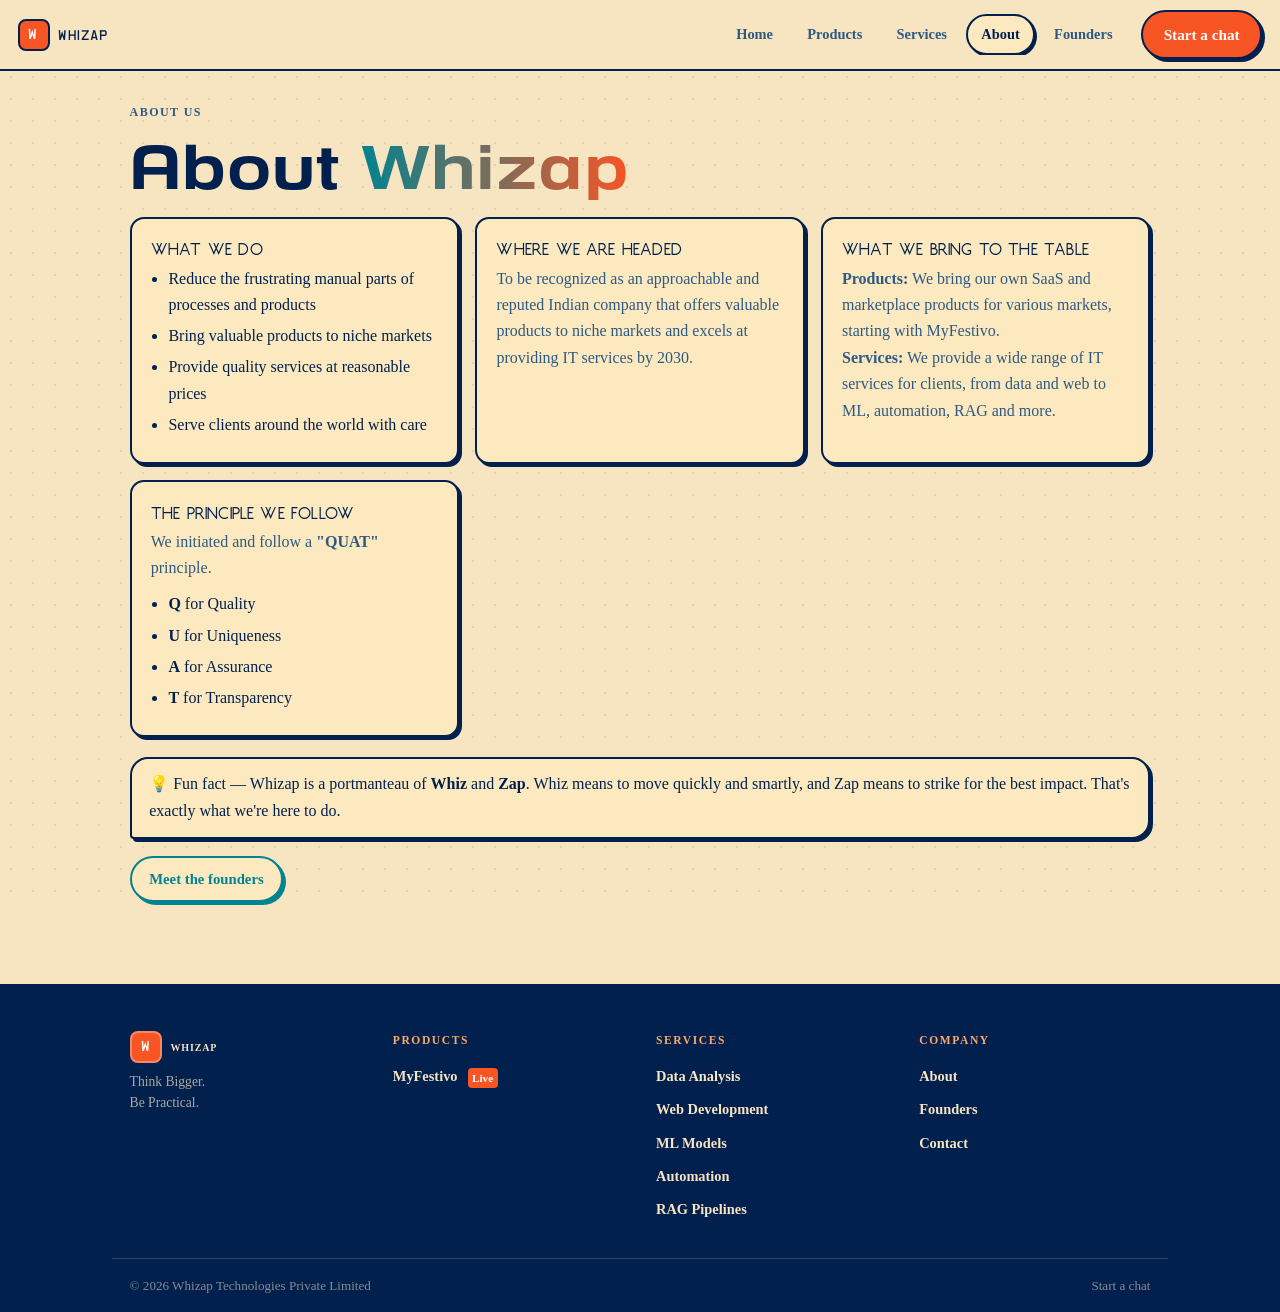
==== about.html @ 9ec3e888 "Initial commit" ====
<!doctype html><html lang="en"><head><meta charset="utf-8"><meta name="viewport" content="width=device-width,initial-scale=1,viewport-fit=cover"><title>About | Whizap</title><meta name="description" content="Whizap builds SaaS products and delivers IT services. Home of MyFestivo."><script>document.documentElement.classList.add("js")</script><link href="https://fonts.googleapis.com/css2?family=Fraunces:ital,opsz,wght@0,9..144,100..900;1,9..144,100..900&family=Bitter:wght@400;600;700&family=Special+Elite&family=Alfa+Slab+One&display=swap" rel="stylesheet"><link rel="stylesheet" href="/style.css"></head><body><header class="top"><a class="brand" href="/"><span class="logo" title="Logo placeholder">W</span>whizap</a><button id="nav-toggle" aria-expanded="false" aria-controls="main-nav" aria-label="Open navigation menu"><span></span><span></span><span></span></button><nav id="main-nav" aria-label="Main"><a href="/" data-p="home">Home</a><a href="/products" data-p="products">Products</a><a href="/services" data-p="services">Services</a><a href="/about" data-p="about" aria-current="page">About</a><a href="/founders" data-p="founders">Founders</a></nav><a class="btn" href="/contact">Start a chat</a></header><main><div class="pg" data-p="about"><p class="lbl">About us</p><h1>About <span class="g">Whizap</span></h1>
<div class="grid"><div class="card"><h3>What we do</h3><ul><li>Reduce the frustrating manual parts of processes and products</li><li>Bring valuable products to niche markets</li><li>Provide quality services at reasonable prices</li><li>Serve clients around the world with care</li></ul></div>
<div class="card"><h3>Where we are headed</h3><p class="mut">To be recognized as an approachable and reputed Indian company that offers valuable products to niche markets and excels at providing IT services by 2030.</p></div>
<div class="card"><h3>What we bring to the table</h3><p class="mut"><b>Products:</b> We bring our own SaaS and marketplace products for various markets, starting with MyFestivo.</p><p class="mut"><b>Services:</b> We provide a wide range of IT services for clients, from data and web to ML, automation, RAG and more.</p></div>
<div class="card"><h3>The principle we follow</h3><p class="mut" style="margin-bottom:.6rem">We initiated and follow a <strong>"QUAT"</strong> principle.</p><ul><li><strong>Q</strong> for Quality</li><li><strong>U</strong> for Uniqueness</li><li><strong>A</strong> for Assurance</li><li><strong>T</strong> for Transparency</li></ul></div>
</div>
<div class="b" style="max-width:none;margin-top:1.2rem">💡 Fun fact — Whizap is a portmanteau of <b>Whiz</b> and <b>Zap</b>. Whiz means to move quickly and smartly, and Zap means to strike for the best impact. That's exactly what we're here to do.</div>
<div class="chips"><a class="chip c2" href="/founders">Meet the founders</a></div></div></main><footer></footer><script>const PREVIEW=false</script><script src="/app.js" defer></script></body></html>
---- style.css ----
/* ── Custom Fonts ─────────────────────────────────────── */
/*@font-face{
  font-family:'Kenyan Coffee';
  font-weight:400;
  font-style:normal;
  font-display:swap;
  src:url('/assets/Kenyan_coffee/Kenyan Coffee Rg.otf') format('opentype');
}
@font-face{
  font-family:'Kenyan Coffee';
  font-weight:700;
  font-style:normal;
  font-display:swap;
  src:url('/assets/Kenyan_coffee/Kenyan Coffee Bd.otf') format('opentype');
}
@font-face{
  font-family:'Juliette';
  font-weight:400;
  font-style:normal;
  font-display:swap;
  src:url('/assets/juliette/Juliette-Jpz9M.ttf') format('truetype');
}
@font-face{
  font-family:'Juliette';
  font-weight:400;
  font-style:italic;
  font-display:swap;
  src:url('/assets/juliette/JulietteItalic-G3zPg.ttf') format('truetype');
}*/
@font-face{
  font-family:'Juliett';
  font-weight:400;
  font-style:normal;
  font-display:swap;
  src:url('/assets/juliett/Juliett-Regular.otf') format('opentype');
}
@font-face{
  font-family:'Juliett';
  font-weight:700;
  font-style:normal;
  font-display:swap;
  src:url('/assets/juliett/Juliett-Bold.otf') format('opentype');
}
@font-face{
  font-family:'Juliett';
  font-weight:400;
  font-style:italic;
  font-display:swap;
  src:url('/assets/juliett/Juliett-Italic.otf') format('opentype');
}
@font-face{
  font-family:'Reversal';
  font-weight:700;
  font-style:normal;
  font-display:swap;
  src:url('/assets/reversal/Reversal Bd.otf') format('opentype');
}
@font-face{
  font-family:'Reversal';
  font-weight:700;
  font-style:italic;
  font-display:swap;
  src:url('/assets/reversal/Reversal Bd It.otf') format('opentype');
}
@font-face{
  font-family:'CharlesWright';
  font-weight:400;
  font-style:normal;
  font-display:swap;
  src:url('/assets/charles-wright-singapore/CharlesWrightSingapore.otf') format('opentype');
}

/* ── Reset ────────────────────────────────────────────── */
*{box-sizing:border-box;margin:0}

/* ── Retro Palette Tokens ─────────────────────────────── */
:root{
  color-scheme: only light;

  /* Retro 4-colour palette from image */
  --cream:  #f7e4c0;   /* warm cream  — background */
  --navy:   #01204E;   /* deep navy   — ink, borders */
  --teal:   #028391;   /* retro teal  — accent */
  --orange: #F85525;   /* vivid orange — CTA & highlights */
  --sand:   #FAA968;   /* soft apricot — panel fill */

  /* Semantic aliases */
  --bg:     var(--cream);
  --panel:  #FDE9C0;   /* warmer cream for panels */
  --ink:    var(--navy);
  --mut:    #2E5A82;   /* navy-blue mid tone for muted text */
  --line:   var(--navy);
  --zap:    var(--orange);
  --blue:   var(--teal);
  --vio:    #C05010;   /* warm burnt for gradient end */
  --grn:    var(--teal); /* teal as the "online" dot colour */
  --me-bg:  var(--navy);
  --me-tx:  var(--cream);
}

/* ── Base ─────────────────────────────────────────────── */
html{scroll-padding-top:6rem;scroll-behavior:smooth}
@view-transition{navigation:auto}

body{
  background-color:var(--bg);
  /* subtle dot texture in navy at low opacity */
  background-image:radial-gradient(color-mix(in srgb,var(--navy) 10%,transparent) 1px,transparent 1px);
  background-size:22px 22px;
  background-attachment:fixed;
  color:var(--ink);
  font:400 1rem/1.65 'fornire',Georgia,serif;
  min-height:100vh;
  padding:env(safe-area-inset-top,0) 0 env(safe-area-inset-bottom,0);
}

/* ── Typography ───────────────────────────────────────── */
/* h2/h3 — Juliett (elegant serif) */
h2,h3{
  font-family:'Juliett','Kenyan Coffee',Georgia,serif;
  font-weight:400;
  text-transform:none;
  line-height:1.1;
  letter-spacing:.01em;
}
/* h1 — Reversal (bold retro wide) */
h1{
  font-family:'Reversal','Juliett','Kenyan Coffee',Georgia,serif;
  font-weight:700;
  text-transform:none;
  line-height:1.1;
  letter-spacing:.02em;
  font-size:clamp(2rem,8vw,3.8rem);
  margin-bottom:1rem;
}
h2{font-size:clamp(1.7rem,5.5vw,2.8rem);margin-bottom:1rem}
h3{font-size:1.2rem;margin-bottom:.4rem}

.lbl{
  font-family:'fornire',Georgia,serif;
  font-weight:700;font-size:.75rem;
  letter-spacing:.12em;text-transform:uppercase;
  color:var(--mut);margin-bottom:.7rem;
}

/* accent gradient — teal to orange */
.g{background:linear-gradient(90deg,var(--teal),var(--orange));-webkit-background-clip:text;background-clip:text;color:transparent}

/* retro highlight */
mark{background:var(--orange);color:#fff;padding:0 .22em;border-radius:4px;font-style:normal}

/* ── MyFestivo brand span ─────────────────────────────── */
/* Base: ensures case is preserved via font without altering normal body text styling */
.mf {
  font-family: 'fornire', Georgia, serif;
  font-variant-caps: normal;
  text-transform: none;
}
/* Emphasis: violet text in headings */
h1 .mf, h2 .mf, h3 .mf {
  color: #8b3fc8;
  font-weight: 700;
  -webkit-text-fill-color: #8b3fc8; /* Overrides .g if placed inside it */
}
/* Emphasis: violet badge when inside product tiles (which have a teal background) */
.tile .mf {
  background-color: #8b3fc8;
  color: #fff;
  padding: 0 0.25em;
  border-radius: 4px;
  font-weight: 700;
}

/* ── Header ───────────────────────────────────────────── */
.top{
  position:sticky;top:0;z-index:99;
  display:flex;flex-wrap:wrap;align-items:center;gap:.3rem .8rem;
  padding:.65rem 1.1rem;
  background:var(--cream);
  border-bottom:2px solid var(--navy);
}

.brand{
  display:flex;align-items:center;gap:.55rem;
  font-family:'CharlesWright','Kenyan Coffee',sans-serif;
  font-weight:400;font-variant-caps:small-caps;
  font-size:1.25rem;letter-spacing:.06em;
  color:var(--ink);text-decoration:none;margin-right:auto;
}

.logo{
  width:32px;height:32px;
  border:2px solid var(--navy);border-radius:8px;
  background:var(--orange);color:#fff;
  display:grid;place-items:center;
  font-family:'CharlesWright','Kenyan Coffee',sans-serif;font-weight:400;font-size:.9rem;
}

/* ── Hamburger button ─────────────────────────────────── */
#nav-toggle{
  display:none;
  flex-direction:column;justify-content:center;gap:5px;
  width:36px;height:36px;padding:6px;
  background:none;border:2px solid var(--navy);border-radius:8px;
  cursor:pointer;order:2;
}
#nav-toggle span{
  display:block;height:2px;width:100%;
  background:var(--navy);border-radius:2px;
  transition:transform .25s,opacity .2s;
}
#nav-toggle[aria-expanded=true] span:nth-child(1){transform:translateY(7px) rotate(45deg)}
#nav-toggle[aria-expanded=true] span:nth-child(2){opacity:0}
#nav-toggle[aria-expanded=true] span:nth-child(3){transform:translateY(-7px) rotate(-45deg)}

/* Mobile nav: hidden until hamburger opened */
@media(max-width:859px){
  #nav-toggle{display:flex}
  nav{
    position:absolute; top:100%; right:0;
    width:50%; background:transparent;
    flex-direction:column; gap:.3rem;
    overflow:hidden; max-height:0;
    transition:max-height .3s ease;
    padding: 0 1rem; /* add padding so it doesn't touch the edge */
  }
  nav.open{max-height:400px; padding-top:.5rem; padding-bottom:.5rem;}
  nav a{
    padding:.65rem 1rem;
    border-radius:10px;
    border:2px solid transparent;
    text-align: left;
  }
}

/* Desktop nav: always visible, horizontal */
@media(min-width:860px){
  #nav-toggle{display:none}
  nav{
    order:0;width:auto;
    display:flex;flex-direction:row;gap:.2rem;
    overflow-x:auto;scrollbar-width:none;max-height:none;
  }
}

nav a{
  white-space:nowrap;padding:.4rem .85rem;
  color:var(--mut);text-decoration:none;
  font-family:'fornire',Georgia,serif;font-weight:600;font-size:.9rem;
  border-radius:999px;border:2px solid transparent;
  transition:color .15s,border-color .15s,background .15s;
}
nav a:hover{color:var(--ink)}
nav a[aria-current]{color:var(--ink);border-color:var(--navy);background:var(--panel);box-shadow:2px 2px 0 var(--navy)}

/* ── Main ─────────────────────────────────────────────── */
main{max-width:66rem;margin:auto;padding:2rem 1.1rem 1rem}

/* ── Chat bubbles ─────────────────────────────────────── */
.b,.card,details{background:var(--panel);border:2px solid var(--navy);box-shadow:3px 3px 0 var(--navy)}
.b{width:fit-content;max-width:min(38rem,94%);padding:.8rem 1.1rem;border-radius:18px 18px 18px 4px;margin:.6rem 0}
.b.me{margin-left:auto;background:var(--me-bg);color:var(--me-tx);border-color:var(--navy);border-radius:18px 18px 4px 18px}
/* Hero large chat bubble — Reversal bold for max retro impact */
.b.lg{
  font-family:'Reversal','Juliett',Georgia,serif;font-weight:700;
  font-size:clamp(2rem,7vw,3.6rem);line-height:1.1;
  letter-spacing:.02em;padding:1.1rem 1.5rem;
  background:var(--cream);color:var(--navy);
}

/* ── Cards ────────────────────────────────────────────── */
.card{border-radius:14px;padding:1.2rem}.mut{color:var(--mut)}

/* ── Typing indicator ─────────────────────────────────── */
.typing{display:flex;gap:5px;padding:.9rem 1.1rem}
.typing i{width:8px;height:8px;border-radius:50%;background:var(--mut);animation:bn 1s infinite}
.typing i:nth-child(2){animation-delay:.15s}.typing i:nth-child(3){animation-delay:.3s}
@keyframes bn{50%{transform:translateY(-5px);opacity:.4}}

/* ── Chips ────────────────────────────────────────────── */
.chips{display:flex;flex-wrap:wrap;gap:.7rem;margin:1.1rem 0}
.chip{
  --c:var(--navy);
  font-family:'fornire',Georgia,serif;font-weight:700;font-size:.92rem;
  min-height:44px;padding:.55rem 1.1rem;
  border:2px solid var(--c);color:var(--c);background:var(--panel);
  border-radius:999px;cursor:pointer;text-decoration:none;
  display:inline-flex;align-items:center;
  box-shadow:3px 3px 0 var(--c);
  transition:transform .12s,box-shadow .12s,background .15s;
}
.chip:hover{transform:translate(-1px,-1px);background:color-mix(in srgb,var(--c) 8%,var(--panel))}
.chip:active{transform:translate(3px,3px);box-shadow:0 0 0 var(--c)}
.chip[aria-selected=true]{background:var(--orange);color:#fff;border-color:var(--navy);box-shadow:3px 3px 0 var(--navy)}
.c2{--c:var(--teal)}.c3{--c:var(--orange)}.c4{--c:var(--mut)}
/* home page quick-reply chips align right, like a chat reply */
[data-p=home] #chips{justify-content:flex-end}

/* ── Button ───────────────────────────────────────────── */
.btn{
  font-family:'fornire',Georgia,serif;font-weight:700;font-size:.95rem;
  min-height:44px;padding:.6rem 1.3rem;
  border:2px solid var(--navy);border-radius:999px;
  background:var(--orange);color:#fff;cursor:pointer;
  text-decoration:none;display:inline-flex;align-items:center;gap:.4rem;
  box-shadow:3px 3px 0 var(--navy);transition:transform .12s,box-shadow .12s;
}
.btn:hover{transform:translate(-1px,-1px)}
.btn:active{transform:translate(3px,3px);box-shadow:0 0 0 var(--navy)}

:focus-visible{outline:3px solid var(--teal);outline-offset:3px}

/* ── Layout ───────────────────────────────────────────── */
.split,.two{display:grid;gap:1.8rem}
@media(min-width:900px){.split{grid-template-columns:1.25fr 1fr}.two{grid-template-columns:1.25fr 1fr;align-items:start}}
.grid{display:grid;gap:1rem;grid-template-columns:repeat(auto-fit,minmax(min(100%,16rem),1fr))}
.side>*{margin-bottom:1rem}
.side h3{font-size:.75rem;text-transform:uppercase;letter-spacing:.12em;color:var(--mut);margin-bottom:.6rem;font-family:'fornire',Georgia,serif;font-weight:700;font-variant-caps:normal}

/* ── Tile ─────────────────────────────────────────────── */
.tile{
  display:block;border:2px solid var(--navy);border-radius:12px;
  padding:1.1rem;background:var(--teal);color:#fff;
  text-decoration:none;
  font-family:'Juliett',Georgia,serif;font-weight:400;
  box-shadow:4px 4px 0 var(--navy);transition:transform .12s,box-shadow .12s;
}
.tile:hover{transform:translate(-2px,-2px);box-shadow:6px 6px 0 var(--navy)}
.tile small{display:block;font-family:'fornire',Georgia,serif;font-weight:400;font-variant-caps:normal;opacity:.9;font-size:.88rem;margin-top:.25rem}

/* ── Pill ─────────────────────────────────────────────── */
.pill{
  display:inline-flex;align-items:center;gap:.5rem;
  padding:.45rem .9rem;border:2px solid var(--navy);border-radius:12px;
  background:var(--panel);color:var(--ink);text-decoration:none;
  font-family:'fornire',Georgia,serif;font-weight:600;font-size:.9rem;
  margin:0 .4rem .4rem 0;box-shadow:2px 2px 0 var(--navy);
  transition:transform .12s,box-shadow .12s;
}
.pill:hover{transform:translate(-1px,-1px);box-shadow:3px 3px 0 var(--navy)}
.on{width:9px;height:9px;border-radius:50%;background:var(--teal);box-shadow:0 0 0 3px color-mix(in srgb,var(--teal) 30%,transparent);display:inline-block}

/* ── Compose bar ──────────────────────────────────────── */
.compose{
  display:flex;justify-content:space-between;align-items:center;
  padding:.8rem 1rem;border:2px solid var(--navy);border-radius:12px;
  color:var(--mut);text-decoration:none;background:var(--panel);
  box-shadow:3px 3px 0 var(--navy);transition:transform .12s,box-shadow .12s;
}
.compose:hover{transform:translate(-1px,-1px);box-shadow:4px 4px 0 var(--navy)}

/* ── Browser frame ────────────────────────────────────── */
.frame{border:2px solid var(--navy);border-radius:12px;overflow:hidden;background:#01122e;box-shadow:5px 5px 0 var(--navy)}
.frame img{display:block;width:100%;height:auto}
.bar{display:flex;gap:6px;padding:.5rem .75rem;background:var(--panel);border-bottom:2px solid var(--navy)}
.bar i{width:9px;height:9px;border-radius:50%;border:2px solid var(--navy)}
.cap{font-size:.8rem;color:var(--mut);margin-top:.6rem}
.cap a{color:var(--navy);text-decoration:underline;text-decoration-color:var(--mut);text-underline-offset:3px;transition:color .15s, text-decoration-color .15s}
.cap a:hover{color:var(--orange);text-decoration-color:var(--orange)}

/* ── Accordion ────────────────────────────────────────── */
details{border-radius:12px;margin:.7rem 0;padding:0}
summary{cursor:pointer;padding:1rem 1.2rem;font-family:'fornire',Georgia,serif;font-weight:700;list-style:none;display:flex;justify-content:space-between;min-height:44px}
summary::after{content:"+";color:var(--ink);font-size:1.3rem;line-height:1}
details[open] summary::after{content:"\2212"}
details p{padding:0 1.2rem 1.1rem;color:var(--mut)}

/* ── Services accordion grid ──────────────────────────── */
/* Two-column layout using CSS columns so each detail expands
   vertically within its column, never affecting the opposite side */
.svc-grid{
  column-count:1;
  column-gap:1rem;
}
@media(min-width:640px){
  .svc-grid{column-count:2;}
  .svc-grid details{break-inside:avoid;}
}


/* ── Avatar (legacy small circles) ───────────────────── */
.av{width:76px;height:76px;border-radius:50%;display:grid;place-items:center;font-family:'Kenyan Coffee',sans-serif;font-weight:700;font-size:1.5rem;background:var(--navy);color:var(--cream);margin-bottom:.9rem;border:2px solid var(--navy)}

/* ── Founder cards – large photo display ─────────────── */
.founder-card{display:flex;flex-direction:column;padding:0;overflow:hidden;max-width:320px;margin:0 auto;width:100%}
.founder-photo{
  width:100%;
  aspect-ratio:1/1;
  background:var(--sand);
  border-bottom:2px solid var(--navy);
  display:flex;align-items:center;justify-content:center;
  position:relative;overflow:hidden;
}
.founder-photo img{
  width:100%;height:100%;
  object-fit:cover;object-position:top center;
  display:block;
}
.founder-initials{
  font-family:'Reversal','Kenyan Coffee',sans-serif;
  font-weight:700;
  font-size:clamp(3rem,10vw,5rem);
  text-transform:uppercase;
  color:var(--navy);
  letter-spacing:.05em;
  user-select:none;
}
.founder-info{padding:1.2rem}
.founder-info h3{margin-bottom:.5rem}
.founder-info p{margin:.4rem 0}

/* ── About page: single-column on mobile ──────────────── */
@media(max-width:639px){
  [data-p=about] .grid[style*="repeat(2,1fr)"]{
    grid-template-columns:1fr !important;
  }
}


/* ── Misc ─────────────────────────────────────────────── */
.ph{border-style:dashed}ul{padding-left:1.1rem}li{margin:.3rem 0}

/* ── Form ─────────────────────────────────────────────── */
form{display:grid;gap:.9rem}
label{font-family:'fornire',Georgia,serif;font-weight:600;font-size:.9rem;display:grid;gap:.35rem}
input,textarea,select{font:inherit;color:var(--ink);background:var(--cream);border:2px solid var(--navy);border-radius:8px;padding:.75rem .9rem;width:100%;min-height:44px;box-shadow:2px 2px 0 var(--navy);transition:box-shadow .15s}
input:focus,textarea:focus,select:focus{box-shadow:3px 3px 0 var(--teal);outline:none;border-color:var(--teal)}
textarea{min-height:120px;resize:vertical}

/* ── Contact page – Special Elite typewriter override ─── */
.pg[data-p=contact] h1,.pg[data-p=contact] h2,.pg[data-p=contact] h3,
.pg[data-p=contact] label,.pg[data-p=contact] .lbl,
.pg[data-p=contact] .b,.pg[data-p=contact] p{
  font-family:'Special Elite',Georgia,serif;
  font-weight:400;font-variant-caps:normal;letter-spacing:.02em;
}
.pg[data-p=contact] h1{font-size:clamp(2rem,7vw,3.4rem);letter-spacing:.04em}
.pg[data-p=contact] input,.pg[data-p=contact] textarea,.pg[data-p=contact] select{
  font-family:'Special Elite',Georgia,serif;letter-spacing:.04em;
}

/* ── Footer ───────────────────────────────────────────── */
footer{
  border-top:2px solid var(--navy);
  margin-top:3rem;
  background:var(--navy);
  color:var(--cream);
}
.footer-inner{
  max-width:66rem;margin:auto;
  padding:2.8rem 1.1rem 1.8rem;
  display:grid;
  gap:2rem;
  grid-template-columns:repeat(auto-fit,minmax(min(100%,11rem),1fr));
}
.footer-brand{
  display:flex;align-items:center;gap:.55rem;
  font-family:'CharlesWright','Kenyan Coffee',sans-serif;
  font-weight:400;font-variant-caps:small-caps;
  font-size:1.2rem;letter-spacing:.06em;
  color:var(--cream);text-decoration:none;
  margin-bottom:.6rem;
}
.footer-brand .logo{background:var(--orange);color:#fff;border-color:rgba(255,255,255,.3)}
.footer-tagline{
  font-size:.85rem;color:color-mix(in srgb,var(--cream) 70%,transparent);
  font-family:'fornire',Georgia,serif;
  line-height:1.5;
}
.footer-col h4{
  font-family:'fornire',Georgia,serif;
  font-weight:700;font-size:.72rem;
  letter-spacing:.14em;text-transform:uppercase;
  color:var(--sand);margin-bottom:.85rem;
  font-variant-caps:normal;
}
.footer-col ul{list-style:none;padding:0;margin:0}
.footer-col li{margin:.42rem 0}
.footer-col a{
  color:var(--cream);text-decoration:none;
  font-family:'fornire',Georgia,serif;font-weight:600;font-size:.9rem;
  transition:color .15s,letter-spacing .15s;
}
.footer-col a:hover{color:var(--sand);letter-spacing:.01em}
.footer-col a .tag{
  display:inline-block;margin-left:.4rem;
  font-size:.7rem;font-weight:700;
  background:var(--orange);color:#fff;
  padding:.05em .4em;border-radius:4px;
  vertical-align:middle;
}
.footer-bar{
  border-top:1px solid color-mix(in srgb,var(--cream) 20%,transparent);
  max-width:66rem;margin:0 auto;
  padding:1rem 1.1rem;
  display:flex;flex-wrap:wrap;align-items:center;justify-content:space-between;
  gap:.5rem;
  font-size:.82rem;color:color-mix(in srgb,var(--cream) 55%,transparent);
  font-family:'fornire',Georgia,serif;
}
.footer-bar a{color:color-mix(in srgb,var(--cream) 55%,transparent);text-decoration:none}
.footer-bar a:hover{color:var(--cream)}

/* ── Animations ───────────────────────────────────────── */
@keyframes up{from{opacity:0;transform:translateY(14px)}}
.pg>*:not(.seq){animation:up .5s backwards}.pop{animation:up .35s both}
.seq{transition:opacity .4s,transform .4s}.js .seq:not(.in){opacity:0;transform:translateY(10px)}
@media(prefers-reduced-motion:reduce){*{animation:none!important;transition:none!important;scroll-behavior:auto!important}.js .seq:not(.in){opacity:1;transform:none}}
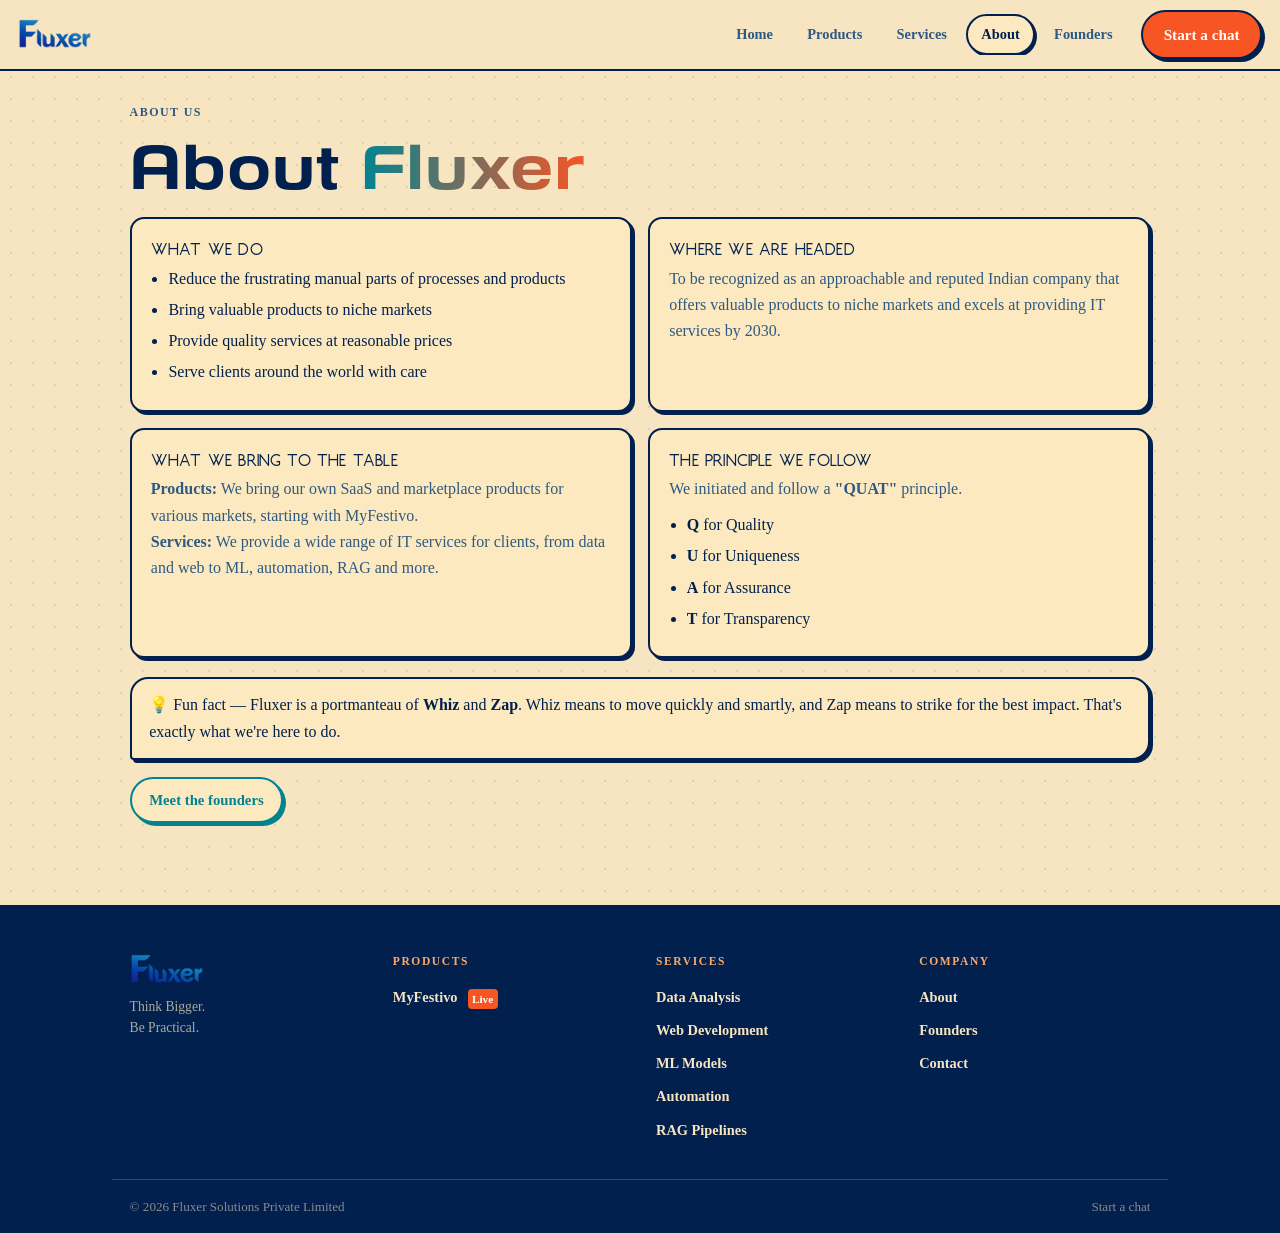
==== commit d209d185: "Name and Logo Changed" ====
--- a/about.html
+++ b/about.html
@@ -1,8 +1,8 @@
-<!doctype html><html lang="en"><head><meta charset="utf-8"><meta name="viewport" content="width=device-width,initial-scale=1,viewport-fit=cover"><title>About | Whizap</title><meta name="description" content="Whizap builds SaaS products and delivers IT services. Home of MyFestivo."><script>document.documentElement.classList.add("js")</script><link href="https://fonts.googleapis.com/css2?family=Fraunces:ital,opsz,wght@0,9..144,100..900;1,9..144,100..900&family=Bitter:wght@400;600;700&family=Special+Elite&family=Alfa+Slab+One&display=swap" rel="stylesheet"><link rel="stylesheet" href="/style.css"></head><body><header class="top"><a class="brand" href="/"><span class="logo" title="Logo placeholder">W</span>whizap</a><button id="nav-toggle" aria-expanded="false" aria-controls="main-nav" aria-label="Open navigation menu"><span></span><span></span><span></span></button><nav id="main-nav" aria-label="Main"><a href="/" data-p="home">Home</a><a href="/products" data-p="products">Products</a><a href="/services" data-p="services">Services</a><a href="/about" data-p="about" aria-current="page">About</a><a href="/founders" data-p="founders">Founders</a></nav><a class="btn" href="/contact">Start a chat</a></header><main><div class="pg" data-p="about"><p class="lbl">About us</p><h1>About <span class="g">Whizap</span></h1>
+﻿<!doctype html><html lang="en"><head><meta charset="utf-8"><meta name="viewport" content="width=device-width,initial-scale=1,viewport-fit=cover"><title>About | Fluxer</title><meta name="description" content="Fluxer builds SaaS products and delivers IT services. Home of MyFestivo."><script>document.documentElement.classList.add("js")</script><link href="https://fonts.googleapis.com/css2?family=Fraunces:ital,opsz,wght@0,9..144,100..900;1,9..144,100..900&family=Bitter:wght@400;600;700&family=Special+Elite&family=Alfa+Slab+One&display=swap" rel="stylesheet"><link rel="stylesheet" href="/style.css"></head><body><header class="top"><a class="brand" href="/"><img src="/assets/Fulxer_logo.png" alt="Fluxer" class="brand-logo"></a><button id="nav-toggle" aria-expanded="false" aria-controls="main-nav" aria-label="Open navigation menu"><span></span><span></span><span></span></button><nav id="main-nav" aria-label="Main"><a href="/" data-p="home">Home</a><a href="/products" data-p="products">Products</a><a href="/services" data-p="services">Services</a><a href="/about" data-p="about" aria-current="page">About</a><a href="/founders" data-p="founders">Founders</a></nav><a class="btn" href="/contact">Start a chat</a></header><main><div class="pg" data-p="about"><p class="lbl">About us</p><h1>About <span class="g">Fluxer</span></h1>
 <div class="grid"><div class="card"><h3>What we do</h3><ul><li>Reduce the frustrating manual parts of processes and products</li><li>Bring valuable products to niche markets</li><li>Provide quality services at reasonable prices</li><li>Serve clients around the world with care</li></ul></div>
 <div class="card"><h3>Where we are headed</h3><p class="mut">To be recognized as an approachable and reputed Indian company that offers valuable products to niche markets and excels at providing IT services by 2030.</p></div>
 <div class="card"><h3>What we bring to the table</h3><p class="mut"><b>Products:</b> We bring our own SaaS and marketplace products for various markets, starting with MyFestivo.</p><p class="mut"><b>Services:</b> We provide a wide range of IT services for clients, from data and web to ML, automation, RAG and more.</p></div>
 <div class="card"><h3>The principle we follow</h3><p class="mut" style="margin-bottom:.6rem">We initiated and follow a <strong>"QUAT"</strong> principle.</p><ul><li><strong>Q</strong> for Quality</li><li><strong>U</strong> for Uniqueness</li><li><strong>A</strong> for Assurance</li><li><strong>T</strong> for Transparency</li></ul></div>
 </div>
-<div class="b" style="max-width:none;margin-top:1.2rem">💡 Fun fact — Whizap is a portmanteau of <b>Whiz</b> and <b>Zap</b>. Whiz means to move quickly and smartly, and Zap means to strike for the best impact. That's exactly what we're here to do.</div>
+<div class="b" style="max-width:none;margin-top:1.2rem">💡 Fun fact — Fluxer is a portmanteau of <b>Whiz</b> and <b>Zap</b>. Whiz means to move quickly and smartly, and Zap means to strike for the best impact. That's exactly what we're here to do.</div>
 <div class="chips"><a class="chip c2" href="/founders">Meet the founders</a></div></div></main><footer></footer><script>const PREVIEW=false</script><script src="/app.js" defer></script></body></html>
--- a/style.css
+++ b/style.css
@@ -188,6 +188,10 @@
   color:var(--ink);text-decoration:none;margin-right:auto;
 }
 
+.brand-logo{
+  height:36px;width:auto;display:block;
+}
+
 .logo{
   width:32px;height:32px;
   border:2px solid var(--navy);border-radius:8px;
@@ -213,23 +217,135 @@
 #nav-toggle[aria-expanded=true] span:nth-child(2){opacity:0}
 #nav-toggle[aria-expanded=true] span:nth-child(3){transform:translateY(-7px) rotate(-45deg)}
 
-/* Mobile nav: hidden until hamburger opened */
+/* Mobile nav: fixed top drawer (~50% viewport height) */
+#nav-overlay{
+  display:none;
+}
+
 @media(max-width:859px){
-  #nav-toggle{display:flex}
+  /* Prevent background scrolling when menu is open */
+  html.nav-open, body.nav-open{
+    overflow:hidden !important;
+    touch-action:none;
+  }
+
+  /* Header transitions and state when drawer is open */
+  .top{
+    transition:background-color .25s ease, border-color .25s ease;
+  }
+  body.nav-open .top{
+    background:color-mix(in srgb,var(--cream) 92%,transparent);
+    backdrop-filter:blur(16px);
+    -webkit-backdrop-filter:blur(16px);
+    border-bottom-color:color-mix(in srgb,var(--navy) 14%,transparent);
+  }
+  body.nav-open .top .btn{
+    display:none;
+  }
+
+  .brand{
+    position:relative;
+    z-index:102;
+  }
+
+  /* Close (X) button / hamburger toggle at top right */
+  #nav-toggle{
+    display:flex;
+    position:relative;
+    z-index:102;
+    background:var(--cream);
+  }
+  #nav-toggle[aria-expanded=true]{
+    background:var(--panel);
+  }
+
+  /* Semi-transparent backdrop overlay behind the drawer */
+  #nav-overlay{
+    display:block;
+    position:fixed;
+    inset:0;
+    background:color-mix(in srgb,var(--navy) 40%,transparent);
+    backdrop-filter:blur(3px);
+    -webkit-backdrop-filter:blur(3px);
+    z-index:95;
+    opacity:0;
+    pointer-events:none;
+    transition:opacity .32s ease;
+  }
+  #nav-overlay.active{
+    opacity:1;
+    pointer-events:auto;
+  }
+
+  /* Top Navigation Drawer */
   nav{
-    position:absolute; top:100%; right:0;
-    width:50%; background:transparent;
-    flex-direction:column; gap:.3rem;
-    overflow:hidden; max-height:0;
-    transition:max-height .3s ease;
-    padding: 0 1rem; /* add padding so it doesn't touch the edge */
-  }
-  nav.open{max-height:400px; padding-top:.5rem; padding-bottom:.5rem;}
+    position:fixed;
+    top:0;
+    left:0;
+    right:0;
+    width:100%;
+    height:50vh;
+    max-height:50vh;
+    box-sizing:border-box;
+
+    /* Semi-transparent frosted glass background */
+    background:color-mix(in srgb,var(--cream) 92%,transparent);
+    backdrop-filter:blur(16px);
+    -webkit-backdrop-filter:blur(16px);
+    border-bottom:2px solid var(--navy);
+    box-shadow:0 12px 32px color-mix(in srgb,var(--navy) 22%,transparent);
+
+    /* Layout: vertically stacked items with clean spacing */
+    display:flex;
+    flex-direction:column;
+    padding:calc(3.8rem + env(safe-area-inset-top,0px)) 1.25rem 1rem;
+    overflow-y:auto;
+    overflow-x:hidden;
+    -webkit-overflow-scrolling:touch;
+
+    /* Slide down from the top */
+    transform:translateY(-100%);
+    transition:transform .32s cubic-bezier(.16,1,.3,1);
+    z-index:98;
+  }
+
+  nav.open{
+    transform:translateY(0);
+  }
+
+  /* Navigation items with clear spacing and dividers */
   nav a{
-    padding:.65rem 1rem;
-    border-radius:10px;
-    border:2px solid transparent;
-    text-align: left;
+    white-space:normal;
+    padding:.75rem .5rem;
+    border-radius:6px;
+    border:none;
+    border-bottom:1px solid color-mix(in srgb,var(--navy) 14%,transparent) !important;
+    color:var(--ink);
+    font-family:'fornire',Georgia,serif;
+    font-size:1.05rem;
+    font-weight:600;
+    text-align:left;
+    display:flex;
+    align-items:center;
+    box-shadow:none !important;
+    background:transparent;
+    transition:background .15s ease,color .15s ease,padding-left .15s ease;
+  }
+  nav a:last-child{
+    border-bottom:none !important;
+  }
+  nav a:hover, nav a:active{
+    background:color-mix(in srgb,var(--navy) 6%,transparent);
+    color:var(--orange);
+    padding-left:.85rem;
+  }
+  nav a[aria-current]{
+    background:color-mix(in srgb,var(--orange) 10%,transparent) !important;
+    color:var(--orange) !important;
+    font-weight:700;
+    border-color:color-mix(in srgb,var(--navy) 14%,transparent) !important;
+    padding-left:.85rem;
+    box-shadow:none !important;
   }
 }
 
@@ -241,17 +357,16 @@
     display:flex;flex-direction:row;gap:.2rem;
     overflow-x:auto;scrollbar-width:none;max-height:none;
   }
-}
-
-nav a{
-  white-space:nowrap;padding:.4rem .85rem;
-  color:var(--mut);text-decoration:none;
-  font-family:'fornire',Georgia,serif;font-weight:600;font-size:.9rem;
-  border-radius:999px;border:2px solid transparent;
-  transition:color .15s,border-color .15s,background .15s;
-}
-nav a:hover{color:var(--ink)}
-nav a[aria-current]{color:var(--ink);border-color:var(--navy);background:var(--panel);box-shadow:2px 2px 0 var(--navy)}
+  nav a{
+    white-space:nowrap;padding:.4rem .85rem;
+    color:var(--mut);text-decoration:none;
+    font-family:'fornire',Georgia,serif;font-weight:600;font-size:.9rem;
+    border-radius:999px;border:2px solid transparent;
+    transition:color .15s,border-color .15s,background .15s;
+  }
+  nav a:hover{color:var(--ink)}
+  nav a[aria-current]{color:var(--ink);border-color:var(--navy);background:var(--panel);box-shadow:2px 2px 0 var(--navy)}
+}
 
 /* ── Main ─────────────────────────────────────────────── */
 main{max-width:66rem;margin:auto;padding:2rem 1.1rem 1rem}
@@ -409,13 +524,37 @@
 .founder-info h3{margin-bottom:.5rem}
 .founder-info p{margin:.4rem 0}
 
-/* ── About page: single-column on mobile ──────────────── */
-@media(max-width:639px){
-  [data-p=about] .grid[style*="repeat(2,1fr)"]{
-    grid-template-columns:1fr !important;
-  }
-}
-
+/* ── About page: 2×2 grid on desktop, single-column on mobile ─ */
+[data-p=about] .grid{
+  grid-template-columns:1fr;
+}
+@media(min-width:640px){
+  [data-p=about] .grid{
+    grid-template-columns:repeat(2,1fr);
+  }
+}
+
+/* ── Founders page: 2-column centered grid on desktop ─── */
+#founder-grid{
+  display:grid;
+  gap:1.5rem;
+  grid-template-columns:1fr;       /* mobile: single column */
+  margin-top:1rem;
+}
+@media(min-width:640px){
+  #founder-grid{
+    grid-template-columns:repeat(2,1fr);   /* desktop: strict 2 cols */
+    max-width:1020px;                      /* cap width so cards don't stretch too wide */
+    margin-left:auto;
+    margin-right:auto;
+  }
+  #founder-grid .founder-card{
+    max-width:none;           /* let the grid column control width */
+    margin:0;                 /* remove the auto-centering that fights the grid */
+    display:flex;             /* stack photo + info vertically */
+    flex-direction:column;    /* so the card fills height evenly */
+  }
+}
 
 /* ── Misc ─────────────────────────────────────────────── */
 .ph{border-style:dashed}ul{padding-left:1.1rem}li{margin:.3rem 0}
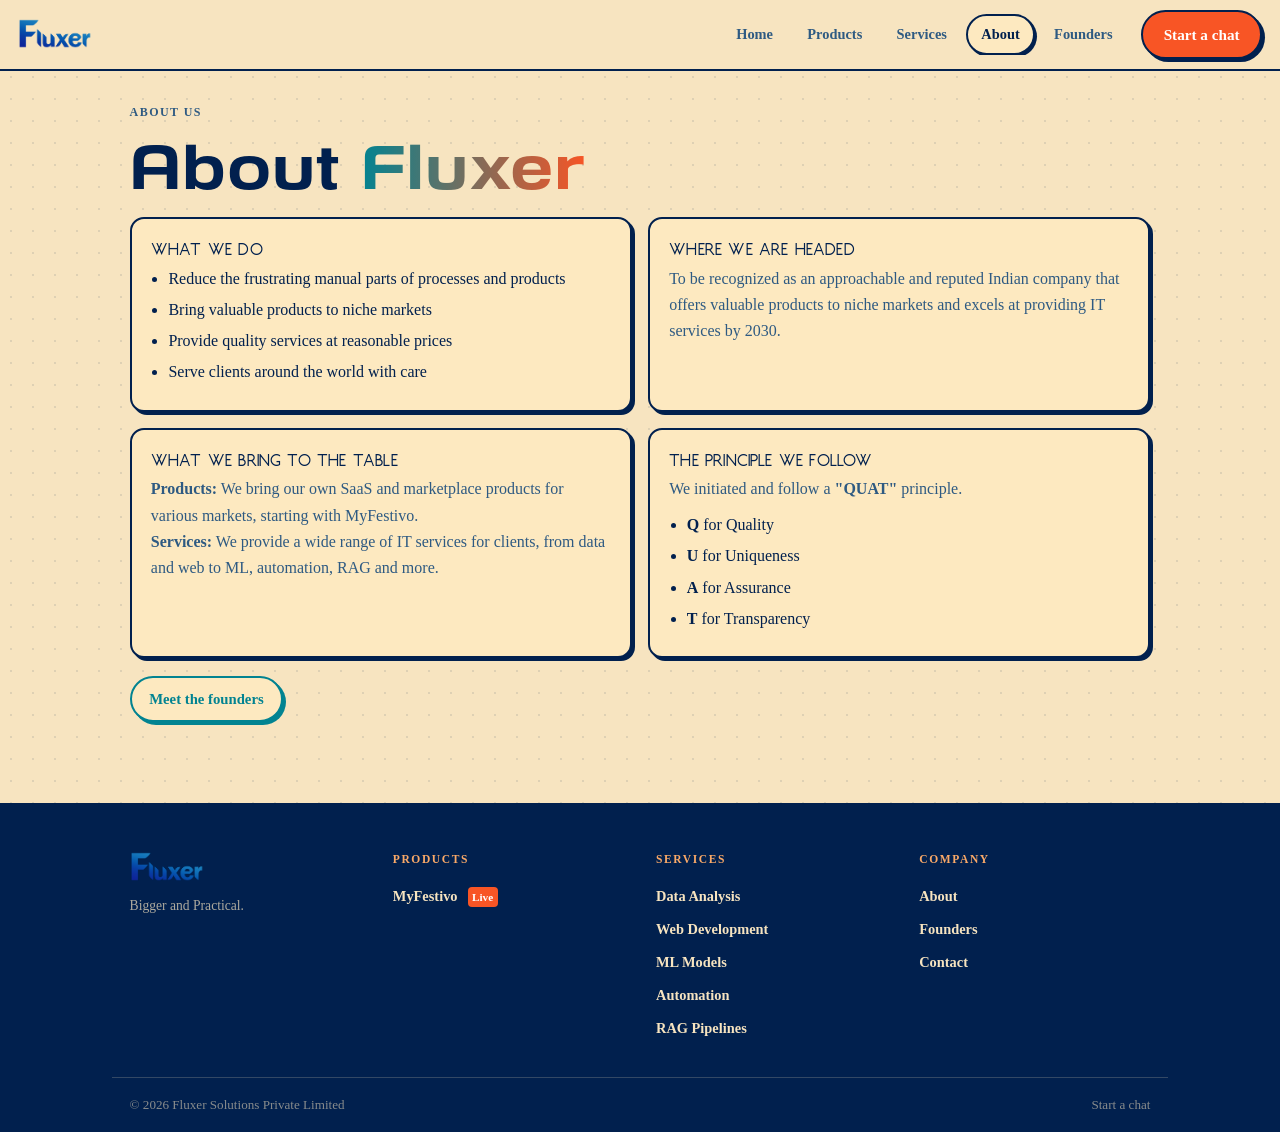
==== commit 32a80b66: "Font glitch fix in Products page" ====
--- a/about.html
+++ b/about.html
@@ -1,8 +1,9 @@
-﻿<!doctype html><html lang="en"><head><meta charset="utf-8"><meta name="viewport" content="width=device-width,initial-scale=1,viewport-fit=cover"><title>About | Fluxer</title><meta name="description" content="Fluxer builds SaaS products and delivers IT services. Home of MyFestivo."><script>document.documentElement.classList.add("js")</script><link href="https://fonts.googleapis.com/css2?family=Fraunces:ital,opsz,wght@0,9..144,100..900;1,9..144,100..900&family=Bitter:wght@400;600;700&family=Special+Elite&family=Alfa+Slab+One&display=swap" rel="stylesheet"><link rel="stylesheet" href="/style.css"></head><body><header class="top"><a class="brand" href="/"><img src="/assets/Fulxer_logo.png" alt="Fluxer" class="brand-logo"></a><button id="nav-toggle" aria-expanded="false" aria-controls="main-nav" aria-label="Open navigation menu"><span></span><span></span><span></span></button><nav id="main-nav" aria-label="Main"><a href="/" data-p="home">Home</a><a href="/products" data-p="products">Products</a><a href="/services" data-p="services">Services</a><a href="/about" data-p="about" aria-current="page">About</a><a href="/founders" data-p="founders">Founders</a></nav><a class="btn" href="/contact">Start a chat</a></header><main><div class="pg" data-p="about"><p class="lbl">About us</p><h1>About <span class="g">Fluxer</span></h1>
+﻿<!doctype html><html lang="en"><head><meta charset="utf-8"><meta name="viewport" content="width=device-width,initial-scale=1,viewport-fit=cover"><title>About | Fluxer</title><meta name="description" content="Fluxer builds SaaS products and delivers IT services. Home of MyFestivo."><script>document.documentElement.classList.add("js")</script><link href="https://fonts.googleapis.com/css2?family=Fraunces:ital,opsz,wght@0,9..144,100..900;1,9..144,100..900&family=Bitter:wght@400;600;700&family=Special+Elite&family=Alfa+Slab+One&display=swap" rel="stylesheet"><link rel="stylesheet" href="/style.css"><link rel="icon" type="image/png" href="/assets/Fluxer%20site%20Icon.png">
+</head><body><header class="top"><a class="brand" href="/"><img src="/assets/Fulxer_logo.png" alt="Fluxer" class="brand-logo"></a><button id="nav-toggle" aria-expanded="false" aria-controls="main-nav" aria-label="Open navigation menu"><span></span><span></span><span></span></button><nav id="main-nav" aria-label="Main"><a href="/" data-p="home">Home</a><a href="/products" data-p="products">Products</a><a href="/services" data-p="services">Services</a><a href="/about" data-p="about" aria-current="page">About</a><a href="/founders" data-p="founders">Founders</a></nav><a class="btn" href="/contact">Start a chat</a></header><main><div class="pg" data-p="about"><p class="lbl">About us</p><h1>About <span class="g">Fluxer</span></h1>
 <div class="grid"><div class="card"><h3>What we do</h3><ul><li>Reduce the frustrating manual parts of processes and products</li><li>Bring valuable products to niche markets</li><li>Provide quality services at reasonable prices</li><li>Serve clients around the world with care</li></ul></div>
 <div class="card"><h3>Where we are headed</h3><p class="mut">To be recognized as an approachable and reputed Indian company that offers valuable products to niche markets and excels at providing IT services by 2030.</p></div>
 <div class="card"><h3>What we bring to the table</h3><p class="mut"><b>Products:</b> We bring our own SaaS and marketplace products for various markets, starting with MyFestivo.</p><p class="mut"><b>Services:</b> We provide a wide range of IT services for clients, from data and web to ML, automation, RAG and more.</p></div>
 <div class="card"><h3>The principle we follow</h3><p class="mut" style="margin-bottom:.6rem">We initiated and follow a <strong>"QUAT"</strong> principle.</p><ul><li><strong>Q</strong> for Quality</li><li><strong>U</strong> for Uniqueness</li><li><strong>A</strong> for Assurance</li><li><strong>T</strong> for Transparency</li></ul></div>
 </div>
-<div class="b" style="max-width:none;margin-top:1.2rem">💡 Fun fact — Fluxer is a portmanteau of <b>Whiz</b> and <b>Zap</b>. Whiz means to move quickly and smartly, and Zap means to strike for the best impact. That's exactly what we're here to do.</div>
+<!--<div class="b" style="max-width:none;margin-top:1.2rem">💡 Fun fact — Fluxer is a portmanteau of <b>Whiz</b> and <b>Zap</b>. Whiz means to move quickly and smartly, and Zap means to strike for the best impact. That's exactly what we're here to do.</div>-->
 <div class="chips"><a class="chip c2" href="/founders">Meet the founders</a></div></div></main><footer></footer><script>const PREVIEW=false</script><script src="/app.js" defer></script></body></html>
--- a/style.css
+++ b/style.css
@@ -52,14 +52,14 @@
   font-family:'Reversal';
   font-weight:700;
   font-style:normal;
-  font-display:swap;
+  font-display:block;
   src:url('/assets/reversal/Reversal Bd.otf') format('opentype');
 }
 @font-face{
   font-family:'Reversal';
   font-weight:700;
   font-style:italic;
-  font-display:swap;
+  font-display:block;
   src:url('/assets/reversal/Reversal Bd It.otf') format('opentype');
 }
 @font-face{
@@ -144,7 +144,7 @@
 }
 
 /* accent gradient — teal to orange */
-.g{background:linear-gradient(90deg,var(--teal),var(--orange));-webkit-background-clip:text;background-clip:text;color:transparent}
+.g{background:linear-gradient(90deg,var(--teal),var(--orange));-webkit-background-clip:text;background-clip:text;color:transparent;font-family:inherit;font-weight:inherit}
 
 /* retro highlight */
 mark{background:var(--orange);color:#fff;padding:0 .22em;border-radius:4px;font-style:normal}
@@ -161,6 +161,22 @@
   color: #8b3fc8;
   font-weight: 700;
   -webkit-text-fill-color: #8b3fc8; /* Overrides .g if placed inside it */
+}
+/* Safety: .mf inside a gradient .g span must never override the font or fill */
+.g .mf {
+  font-family: inherit;
+  -webkit-text-fill-color: inherit;
+  color: inherit;
+}
+/* Products page: MyFestivo heading uses fornire font and #8b3fc8 brand color */
+[data-p=products] h1 .g,
+[data-p=products] h1 .mf {
+  font-family: 'fornire', Georgia, serif;
+  background: none;
+  -webkit-background-clip: unset;
+  background-clip: unset;
+  color: #8b3fc8;
+  -webkit-text-fill-color: #8b3fc8;
 }
 /* Emphasis: violet badge when inside product tiles (which have a teal background) */
 .tile .mf {
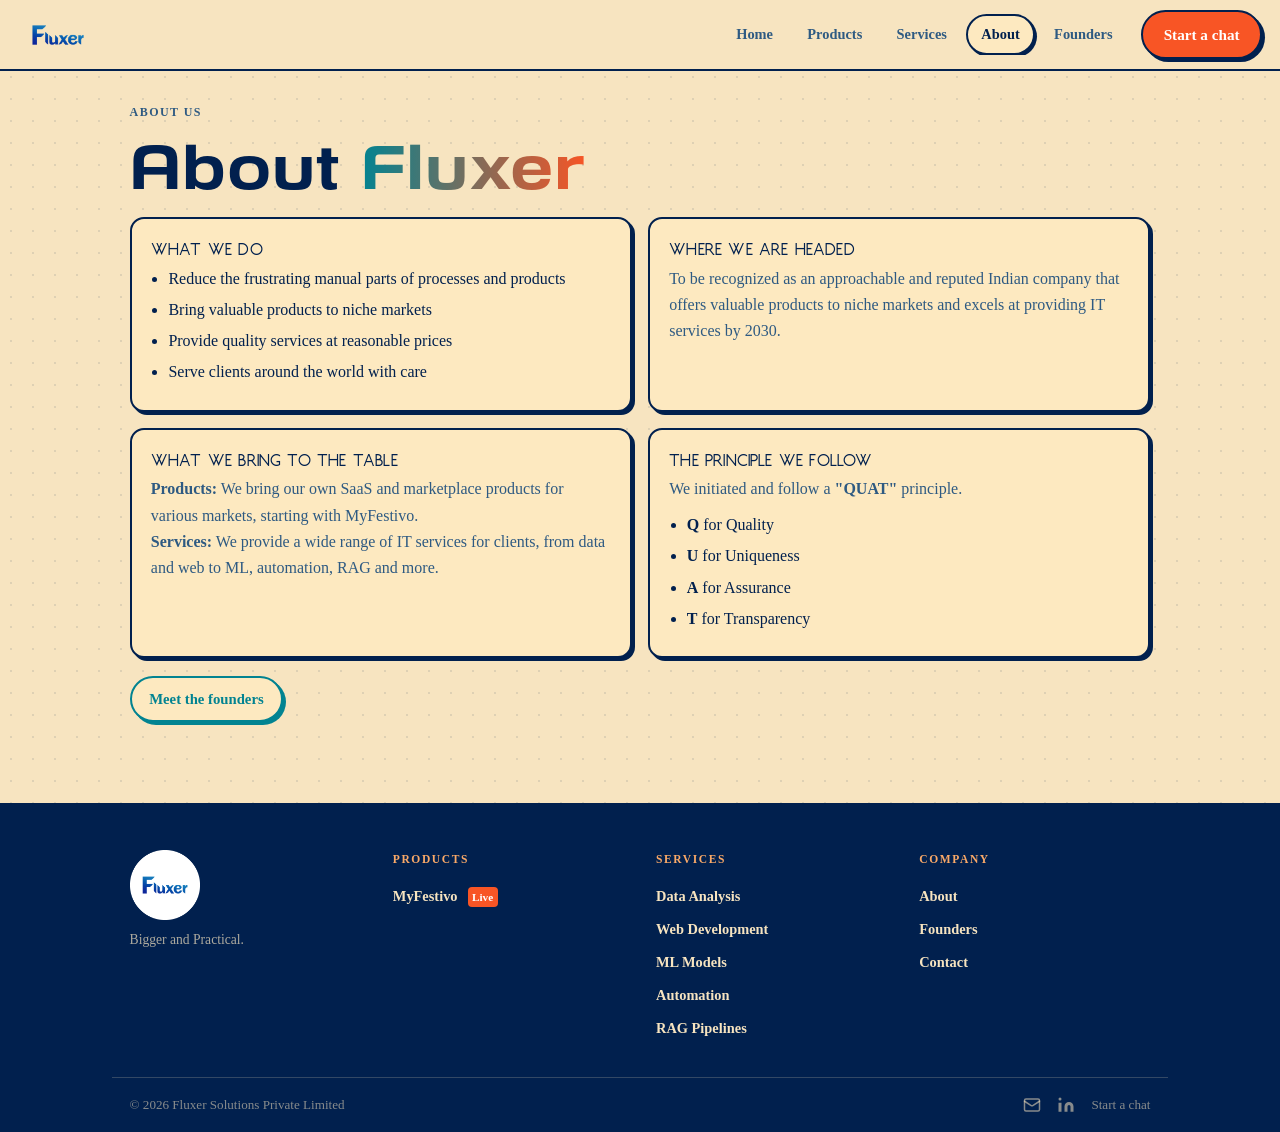
==== commit 9e6072cd: ""logo, email changes and form intgr"" ====
--- a/about.html
+++ b/about.html
@@ -1,9 +1,9 @@
-﻿<!doctype html><html lang="en"><head><meta charset="utf-8"><meta name="viewport" content="width=device-width,initial-scale=1,viewport-fit=cover"><title>About | Fluxer</title><meta name="description" content="Fluxer builds SaaS products and delivers IT services. Home of MyFestivo."><script>document.documentElement.classList.add("js")</script><link href="https://fonts.googleapis.com/css2?family=Fraunces:ital,opsz,wght@0,9..144,100..900;1,9..144,100..900&family=Bitter:wght@400;600;700&family=Special+Elite&family=Alfa+Slab+One&display=swap" rel="stylesheet"><link rel="stylesheet" href="/style.css"><link rel="icon" type="image/png" href="/assets/Fluxer%20site%20Icon.png">
-</head><body><header class="top"><a class="brand" href="/"><img src="/assets/Fulxer_logo.png" alt="Fluxer" class="brand-logo"></a><button id="nav-toggle" aria-expanded="false" aria-controls="main-nav" aria-label="Open navigation menu"><span></span><span></span><span></span></button><nav id="main-nav" aria-label="Main"><a href="/" data-p="home">Home</a><a href="/products" data-p="products">Products</a><a href="/services" data-p="services">Services</a><a href="/about" data-p="about" aria-current="page">About</a><a href="/founders" data-p="founders">Founders</a></nav><a class="btn" href="/contact">Start a chat</a></header><main><div class="pg" data-p="about"><p class="lbl">About us</p><h1>About <span class="g">Fluxer</span></h1>
+<!doctype html><html lang="en"><head><meta charset="utf-8"><meta name="viewport" content="width=device-width,initial-scale=1,viewport-fit=cover"><title>About | Fluxer</title><meta name="description" content="Fluxer builds SaaS products and delivers IT services. Home of MyFestivo."><script>document.documentElement.classList.add("js")</script><link rel="preload" href="/assets/juliett/Juliett-Regular.otf" as="font" type="font/otf" crossorigin><link rel="preload" href="/assets/reversal/Reversal Bd.otf" as="font" type="font/otf" crossorigin><link rel="stylesheet" href="/style.css"><link rel="icon" type="image/png" href="/assets/Fluxer%20site%20Icon.png">
+</head><body><header class="top"><a class="brand" href="/"><img src="/assets/Fulxer%20logo%20Transparent.svg" alt="Fluxer" class="brand-logo"></a><button id="nav-toggle" aria-expanded="false" aria-controls="main-nav" aria-label="Open navigation menu"><span></span><span></span><span></span></button><nav id="main-nav" aria-label="Main"><a href="/" data-p="home">Home</a><a href="/products" data-p="products">Products</a><a href="/services" data-p="services">Services</a><a href="/about" data-p="about" aria-current="page">About</a><a href="/founders" data-p="founders">Founders</a></nav><a class="btn" href="/contact">Start a chat</a></header><main><div class="pg" data-p="about"><p class="lbl">About us</p><h1>About <span class="g">Fluxer</span></h1>
 <div class="grid"><div class="card"><h3>What we do</h3><ul><li>Reduce the frustrating manual parts of processes and products</li><li>Bring valuable products to niche markets</li><li>Provide quality services at reasonable prices</li><li>Serve clients around the world with care</li></ul></div>
 <div class="card"><h3>Where we are headed</h3><p class="mut">To be recognized as an approachable and reputed Indian company that offers valuable products to niche markets and excels at providing IT services by 2030.</p></div>
 <div class="card"><h3>What we bring to the table</h3><p class="mut"><b>Products:</b> We bring our own SaaS and marketplace products for various markets, starting with MyFestivo.</p><p class="mut"><b>Services:</b> We provide a wide range of IT services for clients, from data and web to ML, automation, RAG and more.</p></div>
 <div class="card"><h3>The principle we follow</h3><p class="mut" style="margin-bottom:.6rem">We initiated and follow a <strong>"QUAT"</strong> principle.</p><ul><li><strong>Q</strong> for Quality</li><li><strong>U</strong> for Uniqueness</li><li><strong>A</strong> for Assurance</li><li><strong>T</strong> for Transparency</li></ul></div>
 </div>
 <!--<div class="b" style="max-width:none;margin-top:1.2rem">💡 Fun fact — Fluxer is a portmanteau of <b>Whiz</b> and <b>Zap</b>. Whiz means to move quickly and smartly, and Zap means to strike for the best impact. That's exactly what we're here to do.</div>-->
-<div class="chips"><a class="chip c2" href="/founders">Meet the founders</a></div></div></main><footer></footer><script>const PREVIEW=false</script><script src="/app.js" defer></script></body></html>+<div class="chips"><a class="chip c2" href="/founders">Meet the founders</a></div></div></main><site-footer></site-footer><script>const PREVIEW=false</script><script src="/app.js" defer></script></body></html>
--- a/style.css
+++ b/style.css
@@ -205,7 +205,12 @@
 }
 
 .brand-logo{
-  height:36px;width:auto;display:block;
+  height:48px;width:auto;display:block;
+}
+/* Header logo scaled up visually — layout-box stays 48px so header height is unchanged */
+.top .brand-logo{
+  transform:scale(1.667);
+  transform-origin:left center;
 }
 
 .logo{
@@ -239,23 +244,17 @@
 }
 
 @media(max-width:859px){
-  /* Prevent background scrolling when menu is open */
-  html.nav-open, body.nav-open{
-    overflow:hidden !important;
-    touch-action:none;
-  }
-
   /* Header transitions and state when drawer is open */
   .top{
     transition:background-color .25s ease, border-color .25s ease;
   }
-  body.nav-open .top{
+  html.nav-open .top{
     background:color-mix(in srgb,var(--cream) 92%,transparent);
     backdrop-filter:blur(16px);
     -webkit-backdrop-filter:blur(16px);
     border-bottom-color:color-mix(in srgb,var(--navy) 14%,transparent);
   }
-  body.nav-open .top .btn{
+  html.nav-open .top .btn{
     display:none;
   }
 
@@ -471,6 +470,24 @@
 .pill:hover{transform:translate(-1px,-1px);box-shadow:3px 3px 0 var(--navy)}
 .on{width:9px;height:9px;border-radius:50%;background:var(--teal);box-shadow:0 0 0 3px color-mix(in srgb,var(--teal) 30%,transparent);display:inline-block}
 
+/* Mobile: make .side pill containers flex so pills wrap evenly */
+@media(max-width:899px){
+  .side>div{
+    display:flex;
+    flex-wrap:wrap;
+    gap:.4rem .35rem;
+    align-items:flex-start;
+    margin-bottom:1rem;
+  }
+  .side>div h3{
+    flex:0 0 100%;
+    margin-bottom:.15rem;
+  }
+  .side>div .tile{
+    flex:0 0 100%;
+  }
+}
+
 /* ── Compose bar ──────────────────────────────────────── */
 .compose{
   display:flex;justify-content:space-between;align-items:center;
@@ -507,13 +524,18 @@
   .svc-grid{column-count:2;}
   .svc-grid details{break-inside:avoid;}
 }
+@media(max-width:639px){
+  .svc-grid details summary{justify-content:space-between;}
+  #founder-grid{justify-items:center;}
+}
 
 
 /* ── Avatar (legacy small circles) ───────────────────── */
 .av{width:76px;height:76px;border-radius:50%;display:grid;place-items:center;font-family:'Kenyan Coffee',sans-serif;font-weight:700;font-size:1.5rem;background:var(--navy);color:var(--cream);margin-bottom:.9rem;border:2px solid var(--navy)}
 
 /* ── Founder cards – large photo display ─────────────── */
-.founder-card{display:flex;flex-direction:column;padding:0;overflow:hidden;max-width:320px;margin:0 auto;width:100%}
+.founder-card{display:flex;flex-direction:column;padding:0;overflow:hidden;max-width:320px;margin:0 auto;width:100%;text-align:center}
+.founder-info{padding:1.2rem;text-align:left}
 .founder-photo{
   width:100%;
   aspect-ratio:1/1;
@@ -536,7 +558,6 @@
   letter-spacing:.05em;
   user-select:none;
 }
-.founder-info{padding:1.2rem}
 .founder-info h3{margin-bottom:.5rem}
 .founder-info p{margin:.4rem 0}
 
@@ -582,6 +603,21 @@
 input:focus,textarea:focus,select:focus{box-shadow:3px 3px 0 var(--teal);outline:none;border-color:var(--teal)}
 textarea{min-height:120px;resize:vertical}
 
+/* ── Contact page layout ─────────────────────────────── */
+.contact-layout{
+  display:grid;
+  gap:2.2rem;
+  align-items:start;
+}
+@media(min-width:860px){
+  .contact-layout{
+    grid-template-columns:1fr 1.45fr;
+    gap:3rem;
+    align-items:center;
+  }
+}
+.contact-intro{display:flex;flex-direction:column;gap:1rem}
+.contact-form-wrap{width:100%}
 /* ── Contact page – Special Elite typewriter override ─── */
 .pg[data-p=contact] h1,.pg[data-p=contact] h2,.pg[data-p=contact] h3,
 .pg[data-p=contact] label,.pg[data-p=contact] .lbl,
@@ -592,6 +628,20 @@
 .pg[data-p=contact] h1{font-size:clamp(2rem,7vw,3.4rem);letter-spacing:.04em}
 .pg[data-p=contact] input,.pg[data-p=contact] textarea,.pg[data-p=contact] select{
   font-family:'Special Elite',Georgia,serif;letter-spacing:.04em;
+}
+
+/* ── Late 90s Easter Egg ──────────────────────────────── */
+.late90s{
+  display:block;
+  text-align:left;
+  font-family:'fornire',Georgia,serif;
+  font-size:.80rem;
+  color:var(--navy);
+  opacity:.9;
+  letter-spacing:.06em;
+  padding:.6rem 0 .1rem;
+  font-style:italic;
+  width:100%;
 }
 
 /* ── Footer ───────────────────────────────────────────── */
@@ -615,6 +665,10 @@
   font-size:1.2rem;letter-spacing:.06em;
   color:var(--cream);text-decoration:none;
   margin-bottom:.6rem;
+}
+.footer-brand .brand-logo{
+  height:70px;width:auto;display:block;
+  transform:none;
 }
 .footer-brand .logo{background:var(--orange);color:#fff;border-color:rgba(255,255,255,.3)}
 .footer-tagline{
@@ -655,6 +709,14 @@
 }
 .footer-bar a{color:color-mix(in srgb,var(--cream) 55%,transparent);text-decoration:none}
 .footer-bar a:hover{color:var(--cream)}
+.footer-social{display:flex;align-items:center;gap:1rem}
+.footer-icon-link{
+  display:inline-flex;align-items:center;justify-content:center;
+  color:color-mix(in srgb,var(--cream) 55%,transparent);
+  transition:color .2s,transform .2s;
+}
+.footer-icon-link:hover{color:var(--cream);transform:translateY(-2px)}
+
 
 /* ── Animations ───────────────────────────────────────── */
 @keyframes up{from{opacity:0;transform:translateY(14px)}}
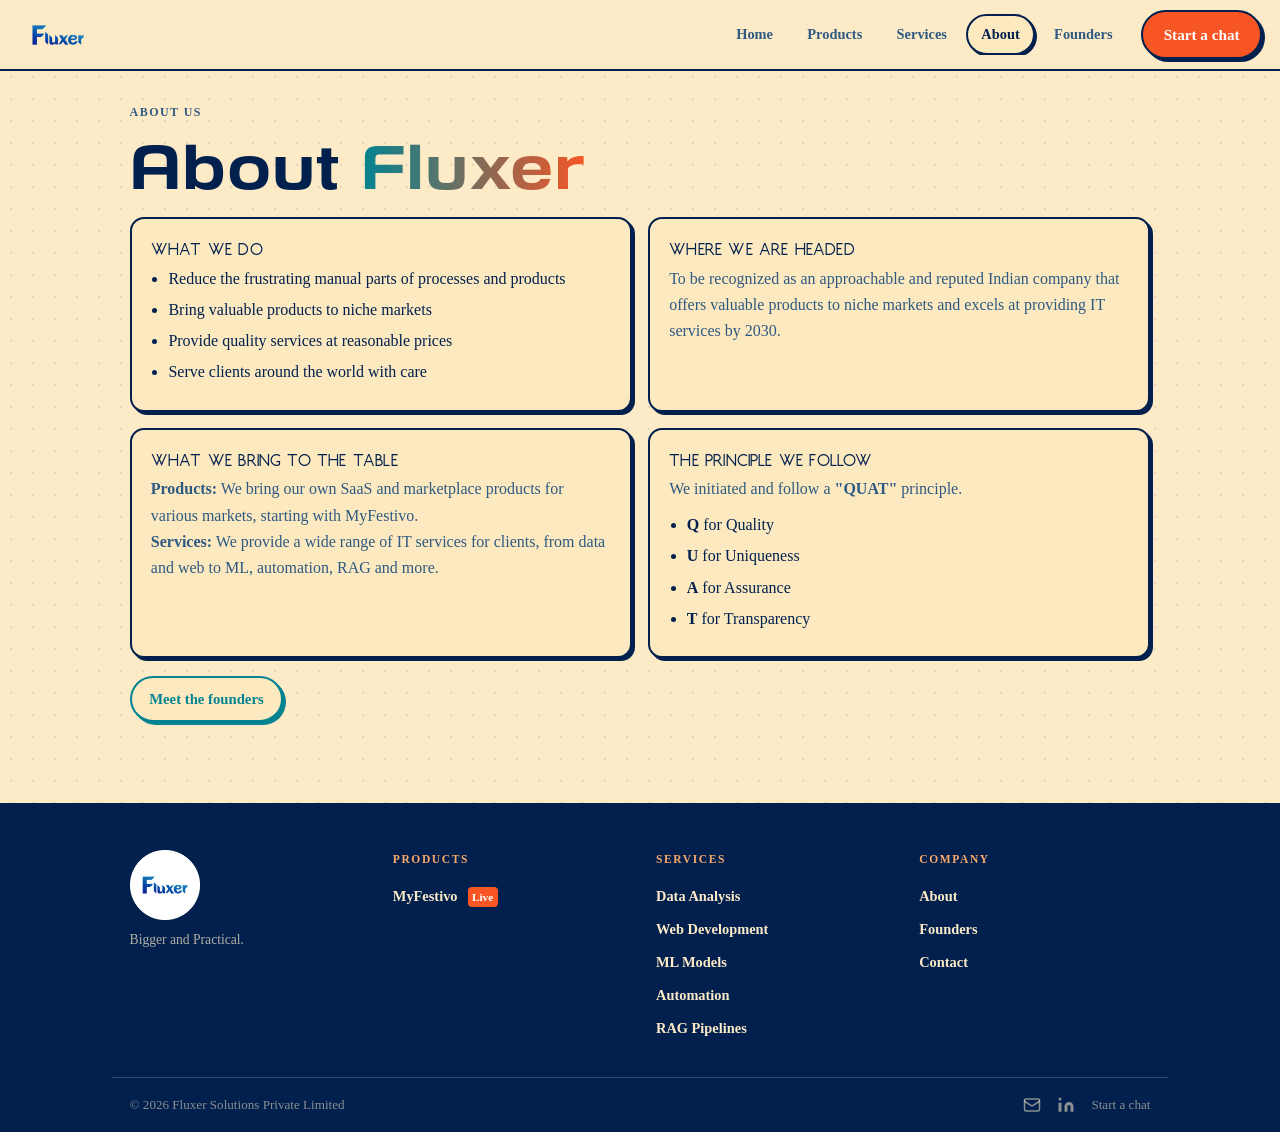
==== commit 51f5eba0: ""added llms.txt and OG_tags"" ====
--- a/about.html
+++ b/about.html
@@ -1,4 +1,4 @@
-<!doctype html><html lang="en"><head><meta charset="utf-8"><meta name="viewport" content="width=device-width,initial-scale=1,viewport-fit=cover"><title>About | Fluxer</title><meta name="description" content="Fluxer builds SaaS products and delivers IT services. Home of MyFestivo."><script>document.documentElement.classList.add("js")</script><link rel="preload" href="/assets/juliett/Juliett-Regular.otf" as="font" type="font/otf" crossorigin><link rel="preload" href="/assets/reversal/Reversal Bd.otf" as="font" type="font/otf" crossorigin><link rel="stylesheet" href="/style.css"><link rel="icon" type="image/png" href="/assets/Fluxer%20site%20Icon.png">
+<!doctype html><html lang="en"><head><meta charset="utf-8"><meta name="viewport" content="width=device-width,initial-scale=1,viewport-fit=cover"><title>About | Fluxer</title><meta name="description" content="Fluxer builds SaaS products and delivers IT services. Home of MyFestivo."><meta property="og:type" content="website"><meta property="og:site_name" content="Fluxer"><meta property="og:title" content="About | Fluxer"><meta property="og:description" content="Fluxer Solutions — a Tamil Nadu–based tech company guided by the QUAT principle: Quality, Uniqueness, Assurance, and Transparency. Building valuable products and IT services since day one."><meta property="og:url" content="https://www.fluxer.co.in/about"><meta property="og:image" content="https://www.fluxer.co.in/assets/Fluxer_OG.png"><meta property="og:image:width" content="1200"><meta property="og:image:height" content="630"><meta property="og:locale" content="en_IN"><meta name="twitter:card" content="summary_large_image"><meta name="twitter:title" content="About | Fluxer"><meta name="twitter:description" content="Fluxer Solutions — a Tamil Nadu–based tech company guided by the QUAT principle: Quality, Uniqueness, Assurance, and Transparency. Building valuable products and IT services since day one."><meta name="twitter:image" content="https://www.fluxer.co.in/assets/Fluxer_OG.png"><script>document.documentElement.classList.add("js")</script><link rel="preload" href="/assets/juliett/Juliett-Regular.otf" as="font" type="font/otf" crossorigin><link rel="preload" href="/assets/reversal/Reversal Bd.otf" as="font" type="font/otf" crossorigin><link rel="stylesheet" href="/style.css"><link rel="icon" type="image/png" href="/assets/Fluxer%20site%20Icon.png">
 </head><body><header class="top"><a class="brand" href="/"><img src="/assets/Fulxer%20logo%20Transparent.svg" alt="Fluxer" class="brand-logo"></a><button id="nav-toggle" aria-expanded="false" aria-controls="main-nav" aria-label="Open navigation menu"><span></span><span></span><span></span></button><nav id="main-nav" aria-label="Main"><a href="/" data-p="home">Home</a><a href="/products" data-p="products">Products</a><a href="/services" data-p="services">Services</a><a href="/about" data-p="about" aria-current="page">About</a><a href="/founders" data-p="founders">Founders</a></nav><a class="btn" href="/contact">Start a chat</a></header><main><div class="pg" data-p="about"><p class="lbl">About us</p><h1>About <span class="g">Fluxer</span></h1>
 <div class="grid"><div class="card"><h3>What we do</h3><ul><li>Reduce the frustrating manual parts of processes and products</li><li>Bring valuable products to niche markets</li><li>Provide quality services at reasonable prices</li><li>Serve clients around the world with care</li></ul></div>
 <div class="card"><h3>Where we are headed</h3><p class="mut">To be recognized as an approachable and reputed Indian company that offers valuable products to niche markets and excels at providing IT services by 2030.</p></div>
--- a/style.css
+++ b/style.css
@@ -69,6 +69,13 @@
   font-display:swap;
   src:url('/assets/charles-wright-singapore/CharlesWrightSingapore.otf') format('opentype');
 }
+@font-face{
+  font-family:'Special Elite';
+  font-weight:400;
+  font-style:normal;
+  font-display:swap;
+  src:url('/assets/Special_Elite/SpecialElite-Regular.ttf') format('truetype');
+}
 
 /* ── Reset ────────────────────────────────────────────── */
 *{box-sizing:border-box;margin:0}
@@ -78,7 +85,7 @@
   color-scheme: only light;
 
   /* Retro 4-colour palette from image */
-  --cream:  #f7e4c0;   /* warm cream  — background */
+  --cream:  #fdebc8;   /* warm cream  — background */
   --navy:   #01204E;   /* deep navy   — ink, borders */
   --teal:   #028391;   /* retro teal  — accent */
   --orange: #F85525;   /* vivid orange — CTA & highlights */
@@ -618,16 +625,14 @@
 }
 .contact-intro{display:flex;flex-direction:column;gap:1rem}
 .contact-form-wrap{width:100%}
-/* ── Contact page – Special Elite typewriter override ─── */
-.pg[data-p=contact] h1,.pg[data-p=contact] h2,.pg[data-p=contact] h3,
-.pg[data-p=contact] label,.pg[data-p=contact] .lbl,
-.pg[data-p=contact] .b,.pg[data-p=contact] p{
-  font-family:'Special Elite',Georgia,serif;
-  font-weight:400;font-variant-caps:normal;letter-spacing:.02em;
+/* ── Contact page – Special Elite (hardcoded, never change) ── */
+.pg[data-p=contact],.pg[data-p=contact] *{
+  font-family:'Special Elite',Georgia,serif !important;
+  font-variant-caps:normal;
 }
 .pg[data-p=contact] h1{font-size:clamp(2rem,7vw,3.4rem);letter-spacing:.04em}
 .pg[data-p=contact] input,.pg[data-p=contact] textarea,.pg[data-p=contact] select{
-  font-family:'Special Elite',Georgia,serif;letter-spacing:.04em;
+  letter-spacing:.04em;
 }
 
 /* ── Late 90s Easter Egg ──────────────────────────────── */
